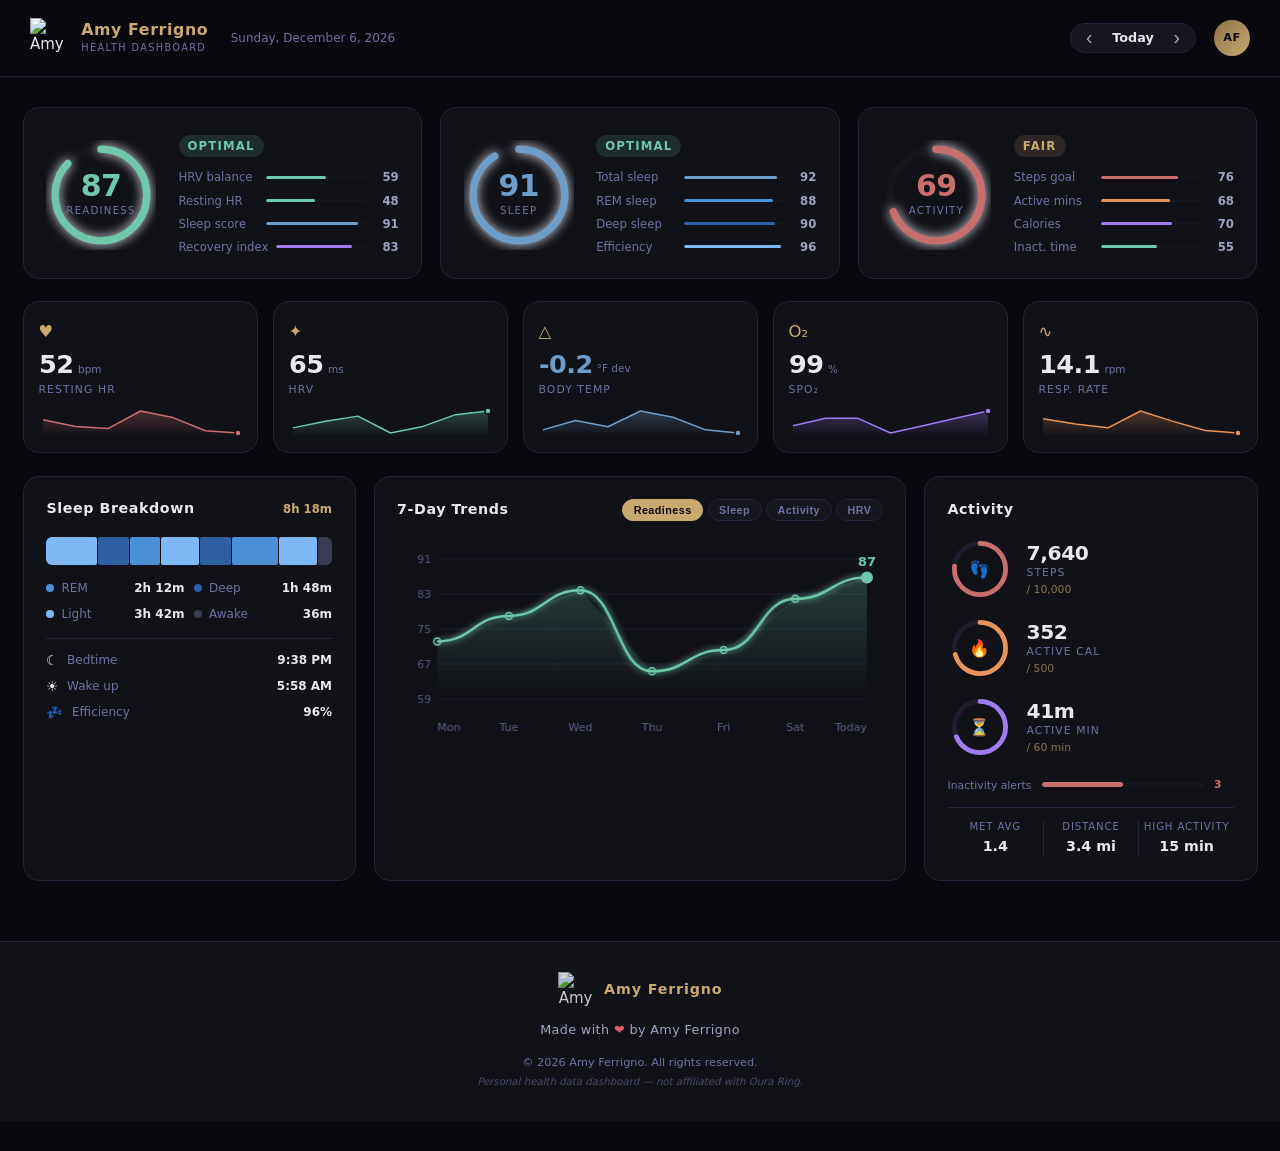
==== index.html @ ec543fae "Deploy from oura-ring-website" ====
<!DOCTYPE html>
<html lang="en">
<head>
  <meta charset="UTF-8" />
  <meta name="viewport" content="width=device-width, initial-scale=1.0" />
  <title>Amy Ferrigno · Health Dashboard</title>
  <link rel="stylesheet" href="styles.css" />
</head>
<body>
  <!-- HEADER -->
  <header class="header">
    <div class="header-left">
      <div class="logo">
        <img src="af-logo.svg" alt="Amy Ferrigno logo" class="logo-img" width="40" height="40" />
        <div class="logo-wordmark">
          <span class="logo-name">Amy Ferrigno</span>
          <span class="logo-sub">Health Dashboard</span>
        </div>
      </div>
      <div class="header-date">
        <span id="current-date" class="date-sub"></span>
      </div>
    </div>
    <div class="header-right">
      <div class="week-nav">
        <button class="nav-btn" id="prev-day" aria-label="Previous day">&#8249;</button>
        <span id="day-label" class="day-label">Today</span>
        <button class="nav-btn" id="next-day" aria-label="Next day">&#8250;</button>
      </div>
      <div class="avatar">AF</div>
    </div>
  </header>

  <main class="main">

    <!-- SCORE RINGS -->
    <section class="scores-section">
      <div class="score-card" id="card-readiness">
        <div class="ring-wrap">
          <svg class="ring-svg" viewBox="0 0 120 120">
            <circle class="ring-bg" cx="60" cy="60" r="50"/>
            <circle class="ring-progress" id="ring-readiness" cx="60" cy="60" r="50"
              stroke="#6ec8a9" stroke-dasharray="314" stroke-dashoffset="314"/>
          </svg>
          <div class="ring-inner">
            <span class="score-value" id="val-readiness">--</span>
            <span class="score-label">Readiness</span>
          </div>
        </div>
        <div class="score-meta">
          <span class="score-status" id="status-readiness"></span>
          <div class="score-contributors" id="contrib-readiness"></div>
        </div>
      </div>

      <div class="score-card" id="card-sleep">
        <div class="ring-wrap">
          <svg class="ring-svg" viewBox="0 0 120 120">
            <circle class="ring-bg" cx="60" cy="60" r="50"/>
            <circle class="ring-progress" id="ring-sleep" cx="60" cy="60" r="50"
              stroke="#6e9ec8" stroke-dasharray="314" stroke-dashoffset="314"/>
          </svg>
          <div class="ring-inner">
            <span class="score-value" id="val-sleep">--</span>
            <span class="score-label">Sleep</span>
          </div>
        </div>
        <div class="score-meta">
          <span class="score-status" id="status-sleep"></span>
          <div class="score-contributors" id="contrib-sleep"></div>
        </div>
      </div>

      <div class="score-card" id="card-activity">
        <div class="ring-wrap">
          <svg class="ring-svg" viewBox="0 0 120 120">
            <circle class="ring-bg" cx="60" cy="60" r="50"/>
            <circle class="ring-progress" id="ring-activity" cx="60" cy="60" r="50"
              stroke="#c86e6e" stroke-dasharray="314" stroke-dashoffset="314"/>
          </svg>
          <div class="ring-inner">
            <span class="score-value" id="val-activity">--</span>
            <span class="score-label">Activity</span>
          </div>
        </div>
        <div class="score-meta">
          <span class="score-status" id="status-activity"></span>
          <div class="score-contributors" id="contrib-activity"></div>
        </div>
      </div>
    </section>

    <!-- VITALS STRIP -->
    <section class="vitals-section">
      <div class="vital-card">
        <div class="vital-icon">&#9829;</div>
        <div class="vital-info">
          <span class="vital-value" id="vital-hr">--</span>
          <span class="vital-unit">bpm</span>
        </div>
        <span class="vital-label">Resting HR</span>
        <div class="vital-trend" id="trend-hr"></div>
      </div>
      <div class="vital-card">
        <div class="vital-icon hrv-icon">&#10022;</div>
        <div class="vital-info">
          <span class="vital-value" id="vital-hrv">--</span>
          <span class="vital-unit">ms</span>
        </div>
        <span class="vital-label">HRV</span>
        <div class="vital-trend" id="trend-hrv"></div>
      </div>
      <div class="vital-card">
        <div class="vital-icon">&#9651;</div>
        <div class="vital-info">
          <span class="vital-value" id="vital-temp">--</span>
          <span class="vital-unit">°F dev</span>
        </div>
        <span class="vital-label">Body Temp</span>
        <div class="vital-trend" id="trend-temp"></div>
      </div>
      <div class="vital-card">
        <div class="vital-icon spo2-icon">O&#8322;</div>
        <div class="vital-info">
          <span class="vital-value" id="vital-spo2">--</span>
          <span class="vital-unit">%</span>
        </div>
        <span class="vital-label">SpO₂</span>
        <div class="vital-trend" id="trend-spo2"></div>
      </div>
      <div class="vital-card">
        <div class="vital-icon">&#8767;</div>
        <div class="vital-info">
          <span class="vital-value" id="vital-resp">--</span>
          <span class="vital-unit">rpm</span>
        </div>
        <span class="vital-label">Resp. Rate</span>
        <div class="vital-trend" id="trend-resp"></div>
      </div>
    </section>

    <!-- BOTTOM GRID -->
    <section class="bottom-grid">

      <!-- SLEEP BREAKDOWN -->
      <div class="panel sleep-panel">
        <div class="panel-header">
          <h2 class="panel-title">Sleep Breakdown</h2>
          <span class="panel-sub" id="sleep-duration-label"></span>
        </div>
        <div class="sleep-timeline" id="sleep-timeline"></div>
        <div class="sleep-stages">
          <div class="stage-item">
            <span class="stage-dot" style="background:#4a90d9"></span>
            <span class="stage-name">REM</span>
            <span class="stage-val" id="stage-rem">--</span>
          </div>
          <div class="stage-item">
            <span class="stage-dot" style="background:#2e5fa3"></span>
            <span class="stage-name">Deep</span>
            <span class="stage-val" id="stage-deep">--</span>
          </div>
          <div class="stage-item">
            <span class="stage-dot" style="background:#7eb8f7"></span>
            <span class="stage-name">Light</span>
            <span class="stage-val" id="stage-light">--</span>
          </div>
          <div class="stage-item">
            <span class="stage-dot" style="background:#3a3a50"></span>
            <span class="stage-name">Awake</span>
            <span class="stage-val" id="stage-awake">--</span>
          </div>
        </div>
        <div class="sleep-times">
          <div class="sleep-time-item">
            <span class="sleep-time-icon">&#9790;</span>
            <span class="sleep-time-label">Bedtime</span>
            <span class="sleep-time-val" id="sleep-bedtime">--</span>
          </div>
          <div class="sleep-time-item">
            <span class="sleep-time-icon">&#9728;</span>
            <span class="sleep-time-label">Wake up</span>
            <span class="sleep-time-val" id="sleep-wakeup">--</span>
          </div>
          <div class="sleep-time-item">
            <span class="sleep-time-icon">&#128164;</span>
            <span class="sleep-time-label">Efficiency</span>
            <span class="sleep-time-val" id="sleep-efficiency">--</span>
          </div>
        </div>
      </div>

      <!-- WEEKLY TRENDS CHART -->
      <div class="panel trends-panel">
        <div class="panel-header">
          <h2 class="panel-title">7-Day Trends</h2>
          <div class="trend-tabs">
            <button class="trend-tab active" data-metric="readiness">Readiness</button>
            <button class="trend-tab" data-metric="sleep">Sleep</button>
            <button class="trend-tab" data-metric="activity">Activity</button>
            <button class="trend-tab" data-metric="hrv">HRV</button>
          </div>
        </div>
        <canvas id="trend-chart" class="trend-canvas"></canvas>
      </div>

      <!-- ACTIVITY METRICS -->
      <div class="panel activity-panel">
        <div class="panel-header">
          <h2 class="panel-title">Activity</h2>
          <span class="panel-sub" id="activity-goal-label"></span>
        </div>
        <div class="activity-metrics">
          <div class="activity-metric">
            <div class="activity-progress-ring">
              <svg viewBox="0 0 80 80">
                <circle cx="40" cy="40" r="32" fill="none" stroke="#1e1e2e" stroke-width="6"/>
                <circle cx="40" cy="40" r="32" fill="none" stroke="#c86e6e" stroke-width="6"
                  stroke-dasharray="201" id="steps-ring"
                  stroke-dashoffset="201" stroke-linecap="round"
                  transform="rotate(-90 40 40)"/>
              </svg>
              <div class="activity-ring-inner">
                <span class="activity-icon">&#128099;</span>
              </div>
            </div>
            <div class="activity-text">
              <span class="activity-value" id="val-steps">--</span>
              <span class="activity-label">Steps</span>
              <span class="activity-goal" id="goal-steps">/ 10,000</span>
            </div>
          </div>

          <div class="activity-metric">
            <div class="activity-progress-ring">
              <svg viewBox="0 0 80 80">
                <circle cx="40" cy="40" r="32" fill="none" stroke="#1e1e2e" stroke-width="6"/>
                <circle cx="40" cy="40" r="32" fill="none" stroke="#e8935a" stroke-width="6"
                  stroke-dasharray="201" id="cal-ring"
                  stroke-dashoffset="201" stroke-linecap="round"
                  transform="rotate(-90 40 40)"/>
              </svg>
              <div class="activity-ring-inner">
                <span class="activity-icon">&#128293;</span>
              </div>
            </div>
            <div class="activity-text">
              <span class="activity-value" id="val-calories">--</span>
              <span class="activity-label">Active Cal</span>
              <span class="activity-goal" id="goal-calories">/ 500</span>
            </div>
          </div>

          <div class="activity-metric">
            <div class="activity-progress-ring">
              <svg viewBox="0 0 80 80">
                <circle cx="40" cy="40" r="32" fill="none" stroke="#1e1e2e" stroke-width="6"/>
                <circle cx="40" cy="40" r="32" fill="none" stroke="#a07cf0" stroke-width="6"
                  stroke-dasharray="201" id="active-ring"
                  stroke-dashoffset="201" stroke-linecap="round"
                  transform="rotate(-90 40 40)"/>
              </svg>
              <div class="activity-ring-inner">
                <span class="activity-icon">&#9203;</span>
              </div>
            </div>
            <div class="activity-text">
              <span class="activity-value" id="val-active-min">--</span>
              <span class="activity-label">Active Min</span>
              <span class="activity-goal" id="goal-active-min">/ 60 min</span>
            </div>
          </div>
        </div>

        <div class="inactivity-bar-wrap">
          <span class="inactivity-label">Inactivity alerts</span>
          <div class="inactivity-bar">
            <div class="inactivity-fill" id="inactivity-fill"></div>
          </div>
          <span class="inactivity-val" id="inactivity-val">--</span>
        </div>

        <div class="met-row">
          <div class="met-item">
            <span class="met-label">MET avg</span>
            <span class="met-value" id="val-met">--</span>
          </div>
          <div class="met-item">
            <span class="met-label">Distance</span>
            <span class="met-value" id="val-distance">--</span>
          </div>
          <div class="met-item">
            <span class="met-label">High activity</span>
            <span class="met-value" id="val-high">--</span>
          </div>
        </div>
      </div>

    </section>
  </main>

  <footer class="footer">
    <div class="footer-inner">
      <div class="footer-brand">
        <img src="af-logo.svg" alt="Amy Ferrigno" class="footer-logo" width="36" height="36" />
        <span class="footer-name">Amy Ferrigno</span>
      </div>
      <p class="footer-love">
        Made with <span class="footer-heart" aria-label="love">&#10084;</span> by Amy Ferrigno
      </p>
      <p class="footer-copy">
        &copy; 2026 Amy Ferrigno. All rights reserved.<br/>
        <span class="footer-note">Personal health data dashboard &mdash; not affiliated with Oura Ring.</span>
      </p>
    </div>
  </footer>

  <script src="app.js"></script>
</body>
</html>
---- styles.css ----
/* ── Reset & base ───────────────────────────────────────── */
*, *::before, *::after { box-sizing: border-box; margin: 0; padding: 0; }

:root {
  --bg:        #09090f;
  --surface:   #111118;
  --surface2:  #16161f;
  --border:    #24243a;
  --gold:      #c8a96e;
  --gold-dim:  #8a7248;
  --teal:      #6ec8a9;
  --blue:      #6e9ec8;
  --coral:     #c86e6e;
  --purple:    #a07cf0;
  --orange:    #e8935a;
  --text:      #e8e8f0;
  --text-dim:  #7070a0;
  --text-mid:  #a0a0c0;
  --radius:    16px;
  --radius-sm: 10px;
}

html { font-size: 15px; }

body {
  font-family: -apple-system, BlinkMacSystemFont, 'Segoe UI', system-ui, sans-serif;
  background: var(--bg);
  color: var(--text);
  min-height: 100vh;
  line-height: 1.4;
  padding-bottom: 2rem;
}

/* ── Header ─────────────────────────────────────────────── */
.header {
  display: flex;
  align-items: center;
  justify-content: space-between;
  padding: 1.2rem 2rem;
  border-bottom: 1px solid var(--border);
  background: rgba(9,9,15,0.95);
  position: sticky;
  top: 0;
  z-index: 100;
  backdrop-filter: blur(12px);
}

.header-left { display: flex; align-items: center; gap: 1.5rem; }
.header-right { display: flex; align-items: center; gap: 1.2rem; }

.logo { display: flex; align-items: center; gap: 0.75rem; }
.logo-img { display: block; flex-shrink: 0; }
.logo-wordmark { display: flex; flex-direction: column; gap: 1px; }
.logo-name {
  font-size: 1.05rem;
  font-weight: 700;
  letter-spacing: 0.04em;
  color: var(--gold);
  line-height: 1.2;
}
.logo-sub {
  font-size: 0.65rem;
  text-transform: uppercase;
  letter-spacing: 0.14em;
  color: var(--text-dim);
}

.header-date { display: flex; flex-direction: column; }
#greeting { font-weight: 600; font-size: 1rem; color: var(--text); }
.date-sub { font-size: 0.8rem; color: var(--text-dim); margin-top: 1px; }

.week-nav {
  display: flex;
  align-items: center;
  gap: 0.5rem;
  background: var(--surface2);
  border: 1px solid var(--border);
  border-radius: 50px;
  padding: 0.3rem 0.8rem;
}

.nav-btn {
  background: none;
  border: none;
  color: var(--text-mid);
  font-size: 1.3rem;
  cursor: pointer;
  padding: 0 0.2rem;
  line-height: 1;
  transition: color 0.2s;
}
.nav-btn:hover { color: var(--gold); }

.day-label {
  font-size: 0.85rem;
  font-weight: 600;
  color: var(--text);
  min-width: 60px;
  text-align: center;
}

.avatar {
  width: 36px; height: 36px;
  background: linear-gradient(135deg, var(--gold-dim), var(--gold));
  border-radius: 50%;
  display: flex; align-items: center; justify-content: center;
  font-weight: 700;
  font-size: 0.75rem;
  color: var(--bg);
  letter-spacing: 0.04em;
}

/* ── Main layout ────────────────────────────────────────── */
.main {
  max-width: 1340px;
  margin: 0 auto;
  padding: 2rem 1.5rem 1rem;
  display: flex;
  flex-direction: column;
  gap: 1.5rem;
}

/* ── Score rings ─────────────────────────────────────────── */
.scores-section {
  display: grid;
  grid-template-columns: repeat(3, 1fr);
  gap: 1.2rem;
}

.score-card {
  background: var(--surface);
  border: 1px solid var(--border);
  border-radius: var(--radius);
  padding: 1.8rem 1.5rem 1.5rem;
  display: flex;
  align-items: center;
  gap: 1.5rem;
  transition: border-color 0.3s, box-shadow 0.3s;
  cursor: default;
}

.score-card:hover {
  border-color: var(--gold-dim);
  box-shadow: 0 0 30px rgba(200,169,110,0.06);
}

.ring-wrap {
  position: relative;
  flex-shrink: 0;
  width: 110px; height: 110px;
}

.ring-svg {
  width: 100%; height: 100%;
  transform: rotate(-90deg);
}

.ring-bg {
  fill: none;
  stroke: var(--surface2);
  stroke-width: 8;
}

.ring-progress {
  fill: none;
  stroke-width: 8;
  stroke-linecap: round;
  transition: stroke-dashoffset 1.2s cubic-bezier(0.4,0,0.2,1);
  filter: drop-shadow(0 0 6px currentColor);
}

.ring-inner {
  position: absolute;
  inset: 0;
  display: flex;
  flex-direction: column;
  align-items: center;
  justify-content: center;
}

.score-value {
  font-size: 2rem;
  font-weight: 800;
  line-height: 1;
  letter-spacing: -0.02em;
}

.score-label {
  font-size: 0.68rem;
  text-transform: uppercase;
  letter-spacing: 0.12em;
  color: var(--text-dim);
  margin-top: 3px;
}

.score-meta { flex: 1; min-width: 0; }

.score-status {
  display: inline-block;
  font-size: 0.78rem;
  font-weight: 700;
  text-transform: uppercase;
  letter-spacing: 0.1em;
  padding: 0.2rem 0.6rem;
  border-radius: 50px;
  margin-bottom: 0.8rem;
}

.score-contributors {
  display: flex;
  flex-direction: column;
  gap: 0.45rem;
}

.contrib-item {
  display: flex;
  align-items: center;
  gap: 0.5rem;
  font-size: 0.78rem;
  color: var(--text-dim);
}

.contrib-bar-wrap {
  flex: 1;
  height: 3px;
  background: var(--surface2);
  border-radius: 2px;
  overflow: hidden;
}

.contrib-bar {
  height: 100%;
  border-radius: 2px;
  transition: width 1s ease;
}

.contrib-name { min-width: 80px; }
.contrib-val { font-weight: 600; color: var(--text-mid); min-width: 24px; text-align: right; }

/* ── Vitals strip ───────────────────────────────────────── */
.vitals-section {
  display: grid;
  grid-template-columns: repeat(5, 1fr);
  gap: 1rem;
}

.vital-card {
  background: var(--surface);
  border: 1px solid var(--border);
  border-radius: var(--radius);
  padding: 1.2rem 1rem 1rem;
  display: flex;
  flex-direction: column;
  gap: 0.15rem;
  position: relative;
  overflow: hidden;
  transition: border-color 0.3s;
}

.vital-card:hover { border-color: var(--gold-dim); }

.vital-icon {
  font-size: 1.1rem;
  margin-bottom: 0.4rem;
  color: var(--gold);
}

.vital-info { display: flex; align-items: baseline; gap: 0.3rem; }

.vital-value {
  font-size: 1.7rem;
  font-weight: 800;
  letter-spacing: -0.02em;
  line-height: 1;
}

.vital-unit {
  font-size: 0.7rem;
  color: var(--text-dim);
  font-weight: 500;
}

.vital-label {
  font-size: 0.72rem;
  text-transform: uppercase;
  letter-spacing: 0.1em;
  color: var(--text-dim);
  margin-top: 0.2rem;
}

.vital-trend {
  height: 30px;
  margin-top: 0.5rem;
}

/* ── Bottom grid ────────────────────────────────────────── */
.bottom-grid {
  display: grid;
  grid-template-columns: 1fr 1.6fr 1fr;
  gap: 1.2rem;
}

.panel {
  background: var(--surface);
  border: 1px solid var(--border);
  border-radius: var(--radius);
  padding: 1.5rem;
}

.panel-header {
  display: flex;
  align-items: center;
  justify-content: space-between;
  margin-bottom: 1.2rem;
  flex-wrap: wrap;
  gap: 0.5rem;
}

.panel-title {
  font-size: 0.95rem;
  font-weight: 700;
  letter-spacing: 0.04em;
  color: var(--text);
}

.panel-sub {
  font-size: 0.78rem;
  color: var(--gold);
  font-weight: 600;
}

/* ── Sleep panel ─────────────────────────────────────────── */
.sleep-timeline {
  display: flex;
  height: 28px;
  border-radius: 6px;
  overflow: hidden;
  margin-bottom: 1rem;
  gap: 1px;
}

.sleep-seg {
  height: 100%;
  border-radius: 2px;
  transition: opacity 0.2s;
}
.sleep-seg:hover { opacity: 0.8; }

.sleep-stages {
  display: grid;
  grid-template-columns: repeat(2, 1fr);
  gap: 0.6rem;
  margin-bottom: 1rem;
}

.stage-item {
  display: flex;
  align-items: center;
  gap: 0.5rem;
  font-size: 0.8rem;
}

.stage-dot {
  width: 8px; height: 8px;
  border-radius: 50%;
  flex-shrink: 0;
}

.stage-name { color: var(--text-dim); flex: 1; }

.stage-val {
  font-weight: 700;
  color: var(--text);
}

.sleep-times {
  display: flex;
  flex-direction: column;
  gap: 0.5rem;
  padding-top: 0.8rem;
  border-top: 1px solid var(--border);
}

.sleep-time-item {
  display: flex;
  align-items: center;
  gap: 0.6rem;
  font-size: 0.8rem;
}

.sleep-time-icon { font-size: 0.9rem; }
.sleep-time-label { color: var(--text-dim); flex: 1; }
.sleep-time-val { font-weight: 700; }

/* ── Trends panel ────────────────────────────────────────── */
.trend-tabs {
  display: flex;
  gap: 0.3rem;
}

.trend-tab {
  background: var(--surface2);
  border: 1px solid var(--border);
  border-radius: 50px;
  padding: 0.25rem 0.7rem;
  font-size: 0.72rem;
  font-weight: 600;
  color: var(--text-dim);
  cursor: pointer;
  transition: all 0.2s;
  letter-spacing: 0.04em;
}

.trend-tab:hover { color: var(--text); border-color: var(--gold-dim); }

.trend-tab.active {
  background: var(--gold);
  color: var(--bg);
  border-color: var(--gold);
}

.trend-canvas {
  width: 100% !important;
  height: 200px !important;
  display: block;
}

/* ── Activity panel ──────────────────────────────────────── */
.activity-metrics {
  display: flex;
  flex-direction: column;
  gap: 1rem;
  margin-bottom: 1.2rem;
}

.activity-metric {
  display: flex;
  align-items: center;
  gap: 1rem;
}

.activity-progress-ring {
  position: relative;
  width: 64px; height: 64px;
  flex-shrink: 0;
}

.activity-progress-ring svg {
  width: 100%; height: 100%;
}

.activity-ring-inner {
  position: absolute;
  inset: 0;
  display: flex;
  align-items: center;
  justify-content: center;
  font-size: 1.1rem;
}

.activity-text {
  display: flex;
  flex-direction: column;
  gap: 0.1rem;
}

.activity-value {
  font-size: 1.35rem;
  font-weight: 800;
  letter-spacing: -0.02em;
  line-height: 1;
}

.activity-label {
  font-size: 0.72rem;
  text-transform: uppercase;
  letter-spacing: 0.1em;
  color: var(--text-dim);
}

.activity-goal {
  font-size: 0.72rem;
  color: var(--gold-dim);
}

.inactivity-bar-wrap {
  display: flex;
  align-items: center;
  gap: 0.7rem;
  margin-bottom: 1rem;
}

.inactivity-label {
  font-size: 0.72rem;
  color: var(--text-dim);
  white-space: nowrap;
}

.inactivity-bar {
  flex: 1;
  height: 5px;
  background: var(--surface2);
  border-radius: 3px;
  overflow: hidden;
}

.inactivity-fill {
  height: 100%;
  background: var(--coral);
  border-radius: 3px;
  transition: width 1s ease;
}

.inactivity-val {
  font-size: 0.72rem;
  font-weight: 600;
  color: var(--coral);
  min-width: 20px;
}

.met-row {
  display: flex;
  gap: 0;
  border-top: 1px solid var(--border);
  padding-top: 0.8rem;
}

.met-item {
  flex: 1;
  display: flex;
  flex-direction: column;
  gap: 0.2rem;
  text-align: center;
}

.met-item + .met-item {
  border-left: 1px solid var(--border);
}

.met-label {
  font-size: 0.68rem;
  text-transform: uppercase;
  letter-spacing: 0.08em;
  color: var(--text-dim);
}

.met-value {
  font-size: 0.95rem;
  font-weight: 700;
}

/* ── Score status badge colors ──────────────────────────── */
.status-optimal    { background: rgba(110,200,169,0.15); color: #6ec8a9; }
.status-good       { background: rgba(110,158,200,0.15); color: #6e9ec8; }
.status-fair       { background: rgba(200,169,110,0.15); color: var(--gold); }
.status-poor       { background: rgba(200,110,110,0.15); color: var(--coral); }

/* ── Sparkline mini canvas ──────────────────────────────── */
.sparkline { display: block; }

/* ── Animations ──────────────────────────────────────────── */
@keyframes fadeUp {
  from { opacity: 0; transform: translateY(12px); }
  to   { opacity: 1; transform: translateY(0); }
}

.score-card, .vital-card, .panel {
  animation: fadeUp 0.5s ease both;
}

.score-card:nth-child(1) { animation-delay: 0.05s; }
.score-card:nth-child(2) { animation-delay: 0.1s; }
.score-card:nth-child(3) { animation-delay: 0.15s; }
.vital-card:nth-child(1) { animation-delay: 0.18s; }
.vital-card:nth-child(2) { animation-delay: 0.21s; }
.vital-card:nth-child(3) { animation-delay: 0.24s; }
.vital-card:nth-child(4) { animation-delay: 0.27s; }
.vital-card:nth-child(5) { animation-delay: 0.30s; }

/* ── Responsive ──────────────────────────────────────────── */
@media (max-width: 1100px) {
  .bottom-grid {
    grid-template-columns: 1fr 1fr;
  }
  .activity-panel {
    grid-column: span 2;
  }
  .activity-metrics { flex-direction: row; justify-content: space-around; }
}

@media (max-width: 800px) {
  .scores-section { grid-template-columns: 1fr; }
  .score-card { flex-direction: column; text-align: center; }
  .score-contributors { align-items: center; }
  .vitals-section { grid-template-columns: repeat(3, 1fr); }
  .bottom-grid { grid-template-columns: 1fr; }
  .activity-panel { grid-column: span 1; }
  .activity-metrics { flex-direction: column; }
  .header { padding: 1rem; }
  .main { padding: 1rem; }
}

@media (max-width: 500px) {
  .vitals-section { grid-template-columns: repeat(2, 1fr); }
  .trend-tabs { flex-wrap: wrap; }
}

/* ── Footer ──────────────────────────────────────────────── */
.footer {
  margin-top: 3rem;
  border-top: 1px solid var(--border);
  background: var(--surface);
}

.footer-inner {
  max-width: 1340px;
  margin: 0 auto;
  padding: 2rem 1.5rem;
  display: flex;
  flex-direction: column;
  align-items: center;
  gap: 0.9rem;
  text-align: center;
}

.footer-brand {
  display: flex;
  align-items: center;
  gap: 0.7rem;
}

.footer-logo {
  display: block;
  opacity: 0.85;
  transition: opacity 0.2s;
}
.footer-logo:hover { opacity: 1; }

.footer-name {
  font-size: 0.95rem;
  font-weight: 700;
  letter-spacing: 0.06em;
  color: var(--gold);
}

.footer-love {
  font-size: 0.85rem;
  color: var(--text-mid);
  letter-spacing: 0.03em;
}

.footer-heart {
  color: #e05c6e;
  display: inline-block;
  animation: heartbeat 1.6s ease-in-out infinite;
}

@keyframes heartbeat {
  0%, 100% { transform: scale(1);   }
  14%       { transform: scale(1.25); }
  28%       { transform: scale(1);   }
  42%       { transform: scale(1.18); }
  56%       { transform: scale(1);   }
}

.footer-copy {
  font-size: 0.75rem;
  color: var(--text-dim);
  line-height: 1.7;
}

.footer-note {
  font-size: 0.68rem;
  opacity: 0.6;
  font-style: italic;
}
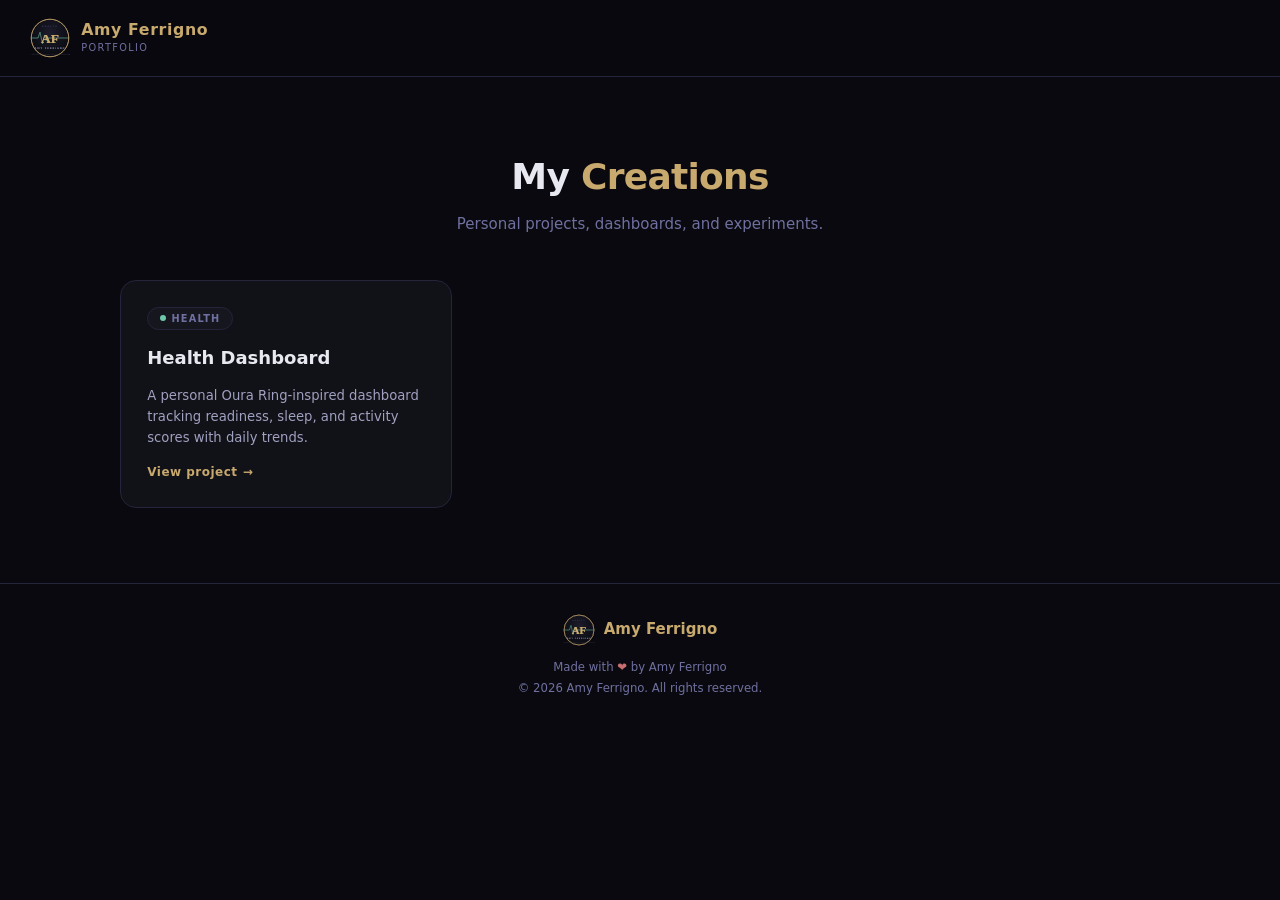
==== commit a82857fb: "Deploy portfolio + oura-ring from oura-ring-website" ====
--- a/index.html
+++ b/index.html
@@ -3,318 +3,243 @@
 <head>
   <meta charset="UTF-8" />
   <meta name="viewport" content="width=device-width, initial-scale=1.0" />
-  <title>Amy Ferrigno · Health Dashboard</title>
-  <link rel="stylesheet" href="styles.css" />
+  <title>Amy Ferrigno · Portfolio</title>
+  <style>
+    *, *::before, *::after { box-sizing: border-box; margin: 0; padding: 0; }
+
+    :root {
+      --bg:        #09090f;
+      --surface:   #111118;
+      --surface2:  #16161f;
+      --border:    #24243a;
+      --gold:      #c8a96e;
+      --gold-dim:  #8a7248;
+      --teal:      #6ec8a9;
+      --blue:      #6e9ec8;
+      --coral:     #c86e6e;
+      --purple:    #a07cf0;
+      --orange:    #e8935a;
+      --text:      #e8e8f0;
+      --text-dim:  #7070a0;
+      --text-mid:  #a0a0c0;
+      --radius:    16px;
+      --radius-sm: 10px;
+    }
+
+    html { font-size: 15px; }
+
+    body {
+      font-family: -apple-system, BlinkMacSystemFont, 'Segoe UI', system-ui, sans-serif;
+      background: var(--bg);
+      color: var(--text);
+      min-height: 100vh;
+      line-height: 1.4;
+      padding-bottom: 4rem;
+    }
+
+    /* Header */
+    .header {
+      display: flex;
+      align-items: center;
+      justify-content: space-between;
+      padding: 1.2rem 2rem;
+      border-bottom: 1px solid var(--border);
+      background: rgba(9,9,15,0.95);
+      position: sticky;
+      top: 0;
+      z-index: 100;
+      backdrop-filter: blur(12px);
+    }
+
+    .logo { display: flex; align-items: center; gap: 0.75rem; }
+    .logo-img { display: block; flex-shrink: 0; }
+    .logo-wordmark { display: flex; flex-direction: column; gap: 1px; }
+    .logo-name {
+      font-size: 1.05rem;
+      font-weight: 700;
+      letter-spacing: 0.04em;
+      color: var(--gold);
+      line-height: 1.2;
+    }
+    .logo-sub {
+      font-size: 0.65rem;
+      text-transform: uppercase;
+      letter-spacing: 0.14em;
+      color: var(--text-dim);
+    }
+
+    /* Hero */
+    .hero {
+      text-align: center;
+      padding: 5rem 2rem 3rem;
+    }
+    .hero-title {
+      font-size: 2.4rem;
+      font-weight: 800;
+      letter-spacing: -0.02em;
+      color: var(--text);
+      margin-bottom: 0.75rem;
+    }
+    .hero-title span { color: var(--gold); }
+    .hero-sub {
+      font-size: 1rem;
+      color: var(--text-dim);
+      max-width: 420px;
+      margin: 0 auto;
+    }
+
+    /* Grid */
+    .grid {
+      display: grid;
+      grid-template-columns: repeat(auto-fill, minmax(300px, 1fr));
+      gap: 1.5rem;
+      max-width: 1100px;
+      margin: 0 auto;
+      padding: 0 2rem;
+    }
+
+    /* Project card */
+    .card {
+      background: var(--surface);
+      border: 1px solid var(--border);
+      border-radius: var(--radius);
+      padding: 1.75rem;
+      text-decoration: none;
+      color: inherit;
+      display: flex;
+      flex-direction: column;
+      gap: 1rem;
+      transition: border-color 0.2s, transform 0.2s, box-shadow 0.2s;
+    }
+    .card:hover {
+      border-color: var(--gold-dim);
+      transform: translateY(-3px);
+      box-shadow: 0 8px 32px rgba(0,0,0,0.4);
+    }
+
+    .card-badge {
+      display: inline-flex;
+      align-items: center;
+      gap: 0.4rem;
+      font-size: 0.65rem;
+      font-weight: 700;
+      letter-spacing: 0.12em;
+      text-transform: uppercase;
+      color: var(--text-dim);
+      background: var(--surface2);
+      border: 1px solid var(--border);
+      border-radius: 50px;
+      padding: 0.25rem 0.75rem;
+      width: fit-content;
+    }
+    .badge-dot {
+      width: 6px;
+      height: 6px;
+      border-radius: 50%;
+      flex-shrink: 0;
+    }
+
+    .card-title {
+      font-size: 1.2rem;
+      font-weight: 700;
+      color: var(--text);
+    }
+    .card-desc {
+      font-size: 0.88rem;
+      color: var(--text-mid);
+      line-height: 1.6;
+      flex: 1;
+    }
+    .card-link {
+      font-size: 0.8rem;
+      font-weight: 600;
+      color: var(--gold);
+      letter-spacing: 0.04em;
+      display: flex;
+      align-items: center;
+      gap: 0.35rem;
+    }
+    .card-link::after { content: '→'; }
+
+    /* Footer */
+    .footer {
+      margin-top: 5rem;
+      border-top: 1px solid var(--border);
+      padding: 2rem;
+      text-align: center;
+    }
+    .footer-brand {
+      display: inline-flex;
+      align-items: center;
+      gap: 0.6rem;
+      margin-bottom: 0.75rem;
+    }
+    .footer-name {
+      font-size: 1rem;
+      font-weight: 700;
+      color: var(--gold);
+    }
+    .footer-copy {
+      font-size: 0.78rem;
+      color: var(--text-dim);
+      line-height: 1.8;
+    }
+    .footer-heart { color: var(--coral); }
+
+    @media (max-width: 600px) {
+      .hero-title { font-size: 1.7rem; }
+      .header { padding: 1rem; }
+      .grid { padding: 0 1rem; }
+    }
+  </style>
 </head>
 <body>
-  <!-- HEADER -->
+
   <header class="header">
-    <div class="header-left">
-      <div class="logo">
-        <img src="af-logo.svg" alt="Amy Ferrigno logo" class="logo-img" width="40" height="40" />
-        <div class="logo-wordmark">
-          <span class="logo-name">Amy Ferrigno</span>
-          <span class="logo-sub">Health Dashboard</span>
-        </div>
-      </div>
-      <div class="header-date">
-        <span id="current-date" class="date-sub"></span>
+    <div class="logo">
+      <img src="af-logo.svg" alt="Amy Ferrigno logo" class="logo-img" width="40" height="40" />
+      <div class="logo-wordmark">
+        <span class="logo-name">Amy Ferrigno</span>
+        <span class="logo-sub">Portfolio</span>
       </div>
     </div>
-    <div class="header-right">
-      <div class="week-nav">
-        <button class="nav-btn" id="prev-day" aria-label="Previous day">&#8249;</button>
-        <span id="day-label" class="day-label">Today</span>
-        <button class="nav-btn" id="next-day" aria-label="Next day">&#8250;</button>
-      </div>
-      <div class="avatar">AF</div>
+  </header>
+
+  <main>
+    <section class="hero">
+      <h1 class="hero-title">My <span>Creations</span></h1>
+      <p class="hero-sub">Personal projects, dashboards, and experiments.</p>
+    </section>
+
+    <div class="grid">
+
+      <a class="card" href="/oura-ring/">
+        <span class="card-badge">
+          <span class="badge-dot" style="background: var(--teal);"></span>
+          Health
+        </span>
+        <div class="card-title">Health Dashboard</div>
+        <p class="card-desc">
+          A personal Oura Ring-inspired dashboard tracking readiness, sleep, and activity scores with daily trends.
+        </p>
+        <span class="card-link">View project</span>
+      </a>
+
+      <!-- Add future projects here -->
+
     </div>
-  </header>
-
-  <main class="main">
-
-    <!-- SCORE RINGS -->
-    <section class="scores-section">
-      <div class="score-card" id="card-readiness">
-        <div class="ring-wrap">
-          <svg class="ring-svg" viewBox="0 0 120 120">
-            <circle class="ring-bg" cx="60" cy="60" r="50"/>
-            <circle class="ring-progress" id="ring-readiness" cx="60" cy="60" r="50"
-              stroke="#6ec8a9" stroke-dasharray="314" stroke-dashoffset="314"/>
-          </svg>
-          <div class="ring-inner">
-            <span class="score-value" id="val-readiness">--</span>
-            <span class="score-label">Readiness</span>
-          </div>
-        </div>
-        <div class="score-meta">
-          <span class="score-status" id="status-readiness"></span>
-          <div class="score-contributors" id="contrib-readiness"></div>
-        </div>
-      </div>
-
-      <div class="score-card" id="card-sleep">
-        <div class="ring-wrap">
-          <svg class="ring-svg" viewBox="0 0 120 120">
-            <circle class="ring-bg" cx="60" cy="60" r="50"/>
-            <circle class="ring-progress" id="ring-sleep" cx="60" cy="60" r="50"
-              stroke="#6e9ec8" stroke-dasharray="314" stroke-dashoffset="314"/>
-          </svg>
-          <div class="ring-inner">
-            <span class="score-value" id="val-sleep">--</span>
-            <span class="score-label">Sleep</span>
-          </div>
-        </div>
-        <div class="score-meta">
-          <span class="score-status" id="status-sleep"></span>
-          <div class="score-contributors" id="contrib-sleep"></div>
-        </div>
-      </div>
-
-      <div class="score-card" id="card-activity">
-        <div class="ring-wrap">
-          <svg class="ring-svg" viewBox="0 0 120 120">
-            <circle class="ring-bg" cx="60" cy="60" r="50"/>
-            <circle class="ring-progress" id="ring-activity" cx="60" cy="60" r="50"
-              stroke="#c86e6e" stroke-dasharray="314" stroke-dashoffset="314"/>
-          </svg>
-          <div class="ring-inner">
-            <span class="score-value" id="val-activity">--</span>
-            <span class="score-label">Activity</span>
-          </div>
-        </div>
-        <div class="score-meta">
-          <span class="score-status" id="status-activity"></span>
-          <div class="score-contributors" id="contrib-activity"></div>
-        </div>
-      </div>
-    </section>
-
-    <!-- VITALS STRIP -->
-    <section class="vitals-section">
-      <div class="vital-card">
-        <div class="vital-icon">&#9829;</div>
-        <div class="vital-info">
-          <span class="vital-value" id="vital-hr">--</span>
-          <span class="vital-unit">bpm</span>
-        </div>
-        <span class="vital-label">Resting HR</span>
-        <div class="vital-trend" id="trend-hr"></div>
-      </div>
-      <div class="vital-card">
-        <div class="vital-icon hrv-icon">&#10022;</div>
-        <div class="vital-info">
-          <span class="vital-value" id="vital-hrv">--</span>
-          <span class="vital-unit">ms</span>
-        </div>
-        <span class="vital-label">HRV</span>
-        <div class="vital-trend" id="trend-hrv"></div>
-      </div>
-      <div class="vital-card">
-        <div class="vital-icon">&#9651;</div>
-        <div class="vital-info">
-          <span class="vital-value" id="vital-temp">--</span>
-          <span class="vital-unit">°F dev</span>
-        </div>
-        <span class="vital-label">Body Temp</span>
-        <div class="vital-trend" id="trend-temp"></div>
-      </div>
-      <div class="vital-card">
-        <div class="vital-icon spo2-icon">O&#8322;</div>
-        <div class="vital-info">
-          <span class="vital-value" id="vital-spo2">--</span>
-          <span class="vital-unit">%</span>
-        </div>
-        <span class="vital-label">SpO₂</span>
-        <div class="vital-trend" id="trend-spo2"></div>
-      </div>
-      <div class="vital-card">
-        <div class="vital-icon">&#8767;</div>
-        <div class="vital-info">
-          <span class="vital-value" id="vital-resp">--</span>
-          <span class="vital-unit">rpm</span>
-        </div>
-        <span class="vital-label">Resp. Rate</span>
-        <div class="vital-trend" id="trend-resp"></div>
-      </div>
-    </section>
-
-    <!-- BOTTOM GRID -->
-    <section class="bottom-grid">
-
-      <!-- SLEEP BREAKDOWN -->
-      <div class="panel sleep-panel">
-        <div class="panel-header">
-          <h2 class="panel-title">Sleep Breakdown</h2>
-          <span class="panel-sub" id="sleep-duration-label"></span>
-        </div>
-        <div class="sleep-timeline" id="sleep-timeline"></div>
-        <div class="sleep-stages">
-          <div class="stage-item">
-            <span class="stage-dot" style="background:#4a90d9"></span>
-            <span class="stage-name">REM</span>
-            <span class="stage-val" id="stage-rem">--</span>
-          </div>
-          <div class="stage-item">
-            <span class="stage-dot" style="background:#2e5fa3"></span>
-            <span class="stage-name">Deep</span>
-            <span class="stage-val" id="stage-deep">--</span>
-          </div>
-          <div class="stage-item">
-            <span class="stage-dot" style="background:#7eb8f7"></span>
-            <span class="stage-name">Light</span>
-            <span class="stage-val" id="stage-light">--</span>
-          </div>
-          <div class="stage-item">
-            <span class="stage-dot" style="background:#3a3a50"></span>
-            <span class="stage-name">Awake</span>
-            <span class="stage-val" id="stage-awake">--</span>
-          </div>
-        </div>
-        <div class="sleep-times">
-          <div class="sleep-time-item">
-            <span class="sleep-time-icon">&#9790;</span>
-            <span class="sleep-time-label">Bedtime</span>
-            <span class="sleep-time-val" id="sleep-bedtime">--</span>
-          </div>
-          <div class="sleep-time-item">
-            <span class="sleep-time-icon">&#9728;</span>
-            <span class="sleep-time-label">Wake up</span>
-            <span class="sleep-time-val" id="sleep-wakeup">--</span>
-          </div>
-          <div class="sleep-time-item">
-            <span class="sleep-time-icon">&#128164;</span>
-            <span class="sleep-time-label">Efficiency</span>
-            <span class="sleep-time-val" id="sleep-efficiency">--</span>
-          </div>
-        </div>
-      </div>
-
-      <!-- WEEKLY TRENDS CHART -->
-      <div class="panel trends-panel">
-        <div class="panel-header">
-          <h2 class="panel-title">7-Day Trends</h2>
-          <div class="trend-tabs">
-            <button class="trend-tab active" data-metric="readiness">Readiness</button>
-            <button class="trend-tab" data-metric="sleep">Sleep</button>
-            <button class="trend-tab" data-metric="activity">Activity</button>
-            <button class="trend-tab" data-metric="hrv">HRV</button>
-          </div>
-        </div>
-        <canvas id="trend-chart" class="trend-canvas"></canvas>
-      </div>
-
-      <!-- ACTIVITY METRICS -->
-      <div class="panel activity-panel">
-        <div class="panel-header">
-          <h2 class="panel-title">Activity</h2>
-          <span class="panel-sub" id="activity-goal-label"></span>
-        </div>
-        <div class="activity-metrics">
-          <div class="activity-metric">
-            <div class="activity-progress-ring">
-              <svg viewBox="0 0 80 80">
-                <circle cx="40" cy="40" r="32" fill="none" stroke="#1e1e2e" stroke-width="6"/>
-                <circle cx="40" cy="40" r="32" fill="none" stroke="#c86e6e" stroke-width="6"
-                  stroke-dasharray="201" id="steps-ring"
-                  stroke-dashoffset="201" stroke-linecap="round"
-                  transform="rotate(-90 40 40)"/>
-              </svg>
-              <div class="activity-ring-inner">
-                <span class="activity-icon">&#128099;</span>
-              </div>
-            </div>
-            <div class="activity-text">
-              <span class="activity-value" id="val-steps">--</span>
-              <span class="activity-label">Steps</span>
-              <span class="activity-goal" id="goal-steps">/ 10,000</span>
-            </div>
-          </div>
-
-          <div class="activity-metric">
-            <div class="activity-progress-ring">
-              <svg viewBox="0 0 80 80">
-                <circle cx="40" cy="40" r="32" fill="none" stroke="#1e1e2e" stroke-width="6"/>
-                <circle cx="40" cy="40" r="32" fill="none" stroke="#e8935a" stroke-width="6"
-                  stroke-dasharray="201" id="cal-ring"
-                  stroke-dashoffset="201" stroke-linecap="round"
-                  transform="rotate(-90 40 40)"/>
-              </svg>
-              <div class="activity-ring-inner">
-                <span class="activity-icon">&#128293;</span>
-              </div>
-            </div>
-            <div class="activity-text">
-              <span class="activity-value" id="val-calories">--</span>
-              <span class="activity-label">Active Cal</span>
-              <span class="activity-goal" id="goal-calories">/ 500</span>
-            </div>
-          </div>
-
-          <div class="activity-metric">
-            <div class="activity-progress-ring">
-              <svg viewBox="0 0 80 80">
-                <circle cx="40" cy="40" r="32" fill="none" stroke="#1e1e2e" stroke-width="6"/>
-                <circle cx="40" cy="40" r="32" fill="none" stroke="#a07cf0" stroke-width="6"
-                  stroke-dasharray="201" id="active-ring"
-                  stroke-dashoffset="201" stroke-linecap="round"
-                  transform="rotate(-90 40 40)"/>
-              </svg>
-              <div class="activity-ring-inner">
-                <span class="activity-icon">&#9203;</span>
-              </div>
-            </div>
-            <div class="activity-text">
-              <span class="activity-value" id="val-active-min">--</span>
-              <span class="activity-label">Active Min</span>
-              <span class="activity-goal" id="goal-active-min">/ 60 min</span>
-            </div>
-          </div>
-        </div>
-
-        <div class="inactivity-bar-wrap">
-          <span class="inactivity-label">Inactivity alerts</span>
-          <div class="inactivity-bar">
-            <div class="inactivity-fill" id="inactivity-fill"></div>
-          </div>
-          <span class="inactivity-val" id="inactivity-val">--</span>
-        </div>
-
-        <div class="met-row">
-          <div class="met-item">
-            <span class="met-label">MET avg</span>
-            <span class="met-value" id="val-met">--</span>
-          </div>
-          <div class="met-item">
-            <span class="met-label">Distance</span>
-            <span class="met-value" id="val-distance">--</span>
-          </div>
-          <div class="met-item">
-            <span class="met-label">High activity</span>
-            <span class="met-value" id="val-high">--</span>
-          </div>
-        </div>
-      </div>
-
-    </section>
   </main>
 
   <footer class="footer">
-    <div class="footer-inner">
-      <div class="footer-brand">
-        <img src="af-logo.svg" alt="Amy Ferrigno" class="footer-logo" width="36" height="36" />
-        <span class="footer-name">Amy Ferrigno</span>
-      </div>
-      <p class="footer-love">
-        Made with <span class="footer-heart" aria-label="love">&#10084;</span> by Amy Ferrigno
-      </p>
-      <p class="footer-copy">
-        &copy; 2026 Amy Ferrigno. All rights reserved.<br/>
-        <span class="footer-note">Personal health data dashboard &mdash; not affiliated with Oura Ring.</span>
-      </p>
+    <div class="footer-brand">
+      <img src="af-logo.svg" alt="Amy Ferrigno" width="32" height="32" />
+      <span class="footer-name">Amy Ferrigno</span>
     </div>
+    <p class="footer-copy">
+      Made with <span class="footer-heart">&#10084;</span> by Amy Ferrigno<br/>
+      &copy; 2026 Amy Ferrigno. All rights reserved.
+    </p>
   </footer>
 
-  <script src="app.js"></script>
 </body>
 </html>
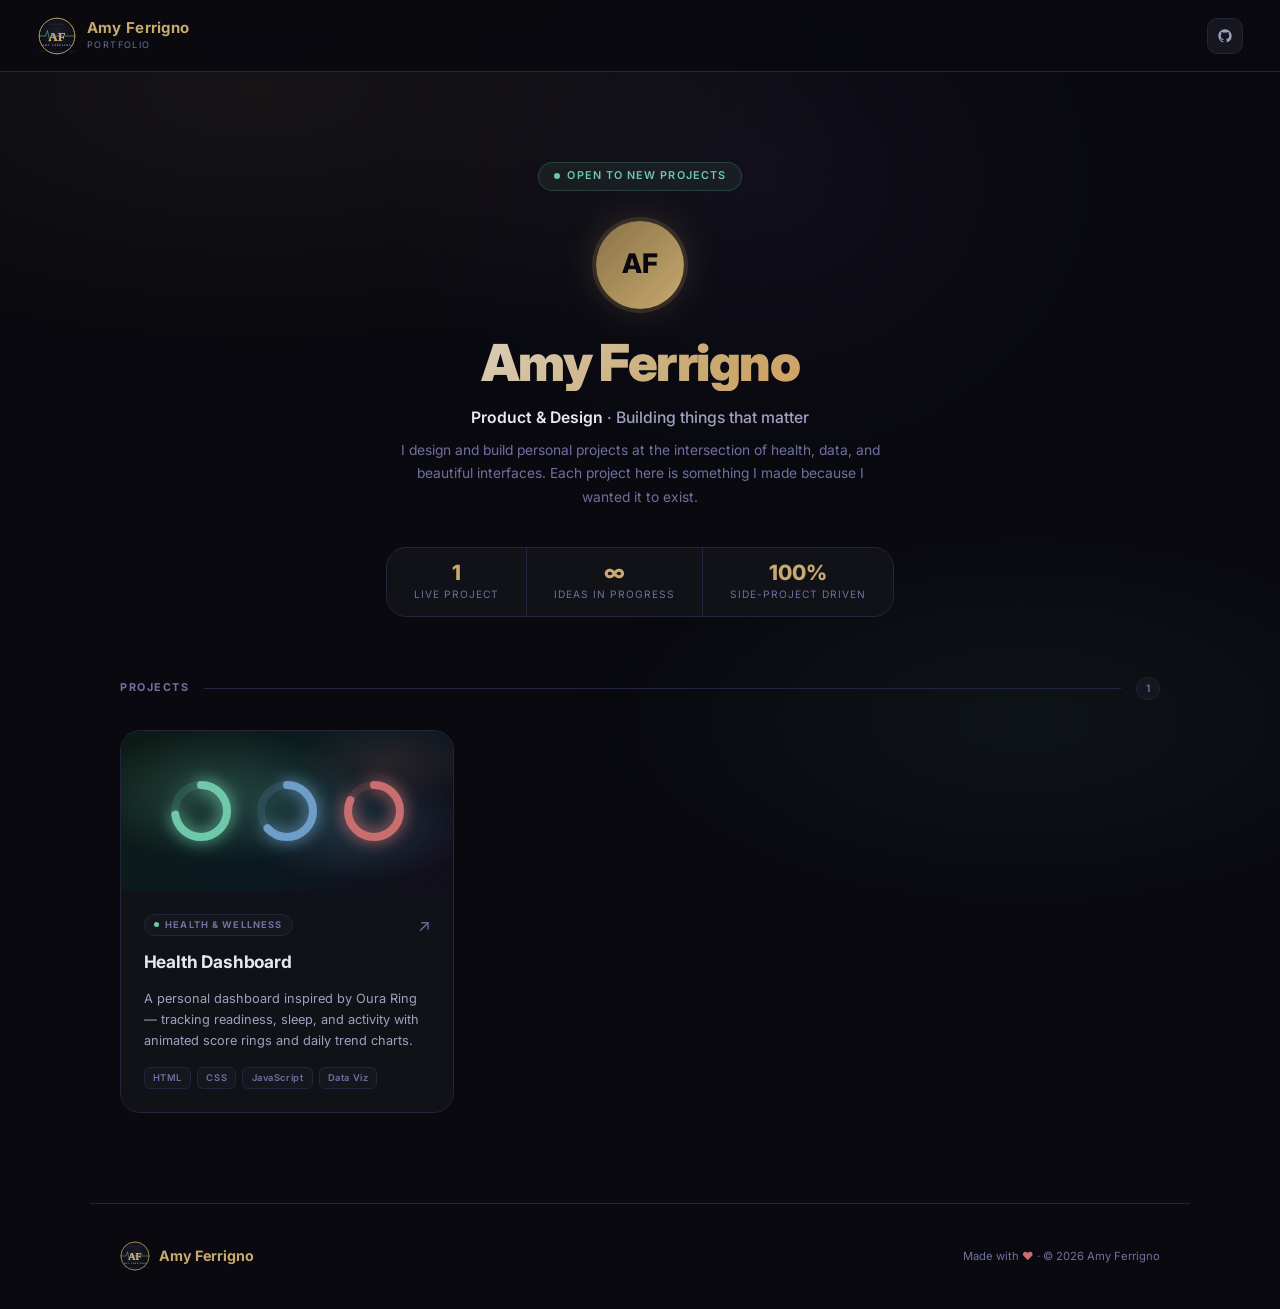
==== commit 77ab6cf8: "Deploy portfolio + oura-ring from oura-ring-website" ====
--- a/index.html
+++ b/index.html
@@ -4,6 +4,9 @@
   <meta charset="UTF-8" />
   <meta name="viewport" content="width=device-width, initial-scale=1.0" />
   <title>Amy Ferrigno · Portfolio</title>
+  <link rel="preconnect" href="https://fonts.googleapis.com" />
+  <link rel="preconnect" href="https://fonts.gstatic.com" crossorigin />
+  <link href="https://fonts.googleapis.com/css2?family=Inter:wght@400;500;600;700;800;900&display=swap" rel="stylesheet" />
   <style>
     *, *::before, *::after { box-sizing: border-box; margin: 0; padding: 0; }
 
@@ -14,7 +17,9 @@
       --border:    #24243a;
       --gold:      #c8a96e;
       --gold-dim:  #8a7248;
+      --gold-glow: rgba(200,169,110,0.15);
       --teal:      #6ec8a9;
+      --teal-glow: rgba(110,200,169,0.12);
       --blue:      #6e9ec8;
       --coral:     #c86e6e;
       --purple:    #a07cf0;
@@ -22,106 +27,318 @@
       --text:      #e8e8f0;
       --text-dim:  #7070a0;
       --text-mid:  #a0a0c0;
-      --radius:    16px;
+      --radius:    20px;
       --radius-sm: 10px;
     }
 
-    html { font-size: 15px; }
+    html { font-size: 15px; scroll-behavior: smooth; }
 
     body {
-      font-family: -apple-system, BlinkMacSystemFont, 'Segoe UI', system-ui, sans-serif;
+      font-family: 'Inter', -apple-system, BlinkMacSystemFont, system-ui, sans-serif;
       background: var(--bg);
       color: var(--text);
       min-height: 100vh;
-      line-height: 1.4;
-      padding-bottom: 4rem;
-    }
-
-    /* Header */
+      line-height: 1.5;
+      overflow-x: hidden;
+    }
+
+    /* ── Mesh background ── */
+    body::before {
+      content: '';
+      position: fixed;
+      inset: 0;
+      background:
+        radial-gradient(ellipse 80% 50% at 20% 10%, rgba(200,169,110,0.07) 0%, transparent 60%),
+        radial-gradient(ellipse 60% 40% at 80% 80%, rgba(110,200,169,0.06) 0%, transparent 60%),
+        radial-gradient(ellipse 50% 60% at 60% 20%, rgba(160,124,240,0.05) 0%, transparent 60%);
+      pointer-events: none;
+      z-index: 0;
+    }
+
+    /* ── Header ── */
     .header {
       display: flex;
       align-items: center;
       justify-content: space-between;
-      padding: 1.2rem 2rem;
+      padding: 1.1rem 2.5rem;
       border-bottom: 1px solid var(--border);
-      background: rgba(9,9,15,0.95);
+      background: rgba(9,9,15,0.85);
       position: sticky;
       top: 0;
       z-index: 100;
-      backdrop-filter: blur(12px);
-    }
-
-    .logo { display: flex; align-items: center; gap: 0.75rem; }
+      backdrop-filter: blur(20px);
+      -webkit-backdrop-filter: blur(20px);
+    }
+
+    .logo { display: flex; align-items: center; gap: 0.75rem; text-decoration: none; }
     .logo-img { display: block; flex-shrink: 0; }
     .logo-wordmark { display: flex; flex-direction: column; gap: 1px; }
     .logo-name {
-      font-size: 1.05rem;
+      font-size: 1rem;
       font-weight: 700;
-      letter-spacing: 0.04em;
+      letter-spacing: 0.02em;
       color: var(--gold);
       line-height: 1.2;
     }
     .logo-sub {
-      font-size: 0.65rem;
+      font-size: 0.6rem;
+      text-transform: uppercase;
+      letter-spacing: 0.16em;
+      color: var(--text-dim);
+    }
+
+    .nav-links {
+      display: flex;
+      align-items: center;
+      gap: 0.5rem;
+    }
+    .nav-icon {
+      display: flex;
+      align-items: center;
+      justify-content: center;
+      width: 36px;
+      height: 36px;
+      border-radius: 10px;
+      border: 1px solid var(--border);
+      background: var(--surface2);
+      color: var(--text-mid);
+      text-decoration: none;
+      font-size: 0.85rem;
+      transition: color 0.2s, border-color 0.2s, background 0.2s;
+    }
+    .nav-icon:hover { color: var(--gold); border-color: var(--gold-dim); background: var(--gold-glow); }
+
+    /* ── Hero ── */
+    .hero {
+      position: relative;
+      z-index: 1;
+      max-width: 780px;
+      margin: 0 auto;
+      padding: 6rem 2rem 4rem;
+      text-align: center;
+    }
+
+    .availability {
+      display: inline-flex;
+      align-items: center;
+      gap: 0.5rem;
+      font-size: 0.72rem;
+      font-weight: 600;
+      letter-spacing: 0.1em;
+      text-transform: uppercase;
+      color: var(--teal);
+      background: rgba(110,200,169,0.08);
+      border: 1px solid rgba(110,200,169,0.2);
+      border-radius: 50px;
+      padding: 0.35rem 1rem;
+      margin-bottom: 2rem;
+    }
+    .avail-dot {
+      width: 6px;
+      height: 6px;
+      background: var(--teal);
+      border-radius: 50%;
+      animation: pulse 2s ease-in-out infinite;
+    }
+    @keyframes pulse {
+      0%, 100% { opacity: 1; transform: scale(1); }
+      50% { opacity: 0.5; transform: scale(0.8); }
+    }
+
+    .hero-avatar {
+      width: 88px;
+      height: 88px;
+      border-radius: 50%;
+      background: linear-gradient(135deg, var(--gold-dim), var(--gold));
+      display: flex;
+      align-items: center;
+      justify-content: center;
+      font-size: 1.8rem;
+      font-weight: 800;
+      color: var(--bg);
+      margin: 0 auto 1.75rem;
+      box-shadow: 0 0 0 4px rgba(200,169,110,0.15), 0 0 40px rgba(200,169,110,0.2);
+    }
+
+    .hero-name {
+      font-size: clamp(2.2rem, 5vw, 3.4rem);
+      font-weight: 900;
+      letter-spacing: -0.03em;
+      line-height: 1.1;
+      background: linear-gradient(135deg, #e8e8f0 0%, var(--gold) 60%, #e8935a 100%);
+      -webkit-background-clip: text;
+      -webkit-text-fill-color: transparent;
+      background-clip: text;
+      margin-bottom: 1rem;
+    }
+
+    .hero-role {
+      font-size: 1.05rem;
+      font-weight: 500;
+      color: var(--text-mid);
+      margin-bottom: 0.6rem;
+    }
+    .hero-role strong { color: var(--text); font-weight: 600; }
+
+    .hero-bio {
+      font-size: 0.92rem;
+      color: var(--text-dim);
+      max-width: 480px;
+      margin: 0 auto 2.5rem;
+      line-height: 1.7;
+    }
+
+    .hero-stats {
+      display: inline-flex;
+      gap: 0;
+      border: 1px solid var(--border);
+      border-radius: var(--radius);
+      overflow: hidden;
+      background: var(--surface);
+    }
+    .stat {
+      padding: 0.9rem 1.8rem;
+      border-right: 1px solid var(--border);
+      text-align: center;
+    }
+    .stat:last-child { border-right: none; }
+    .stat-value {
+      display: block;
+      font-size: 1.4rem;
+      font-weight: 800;
+      color: var(--gold);
+      line-height: 1.1;
+    }
+    .stat-label {
+      display: block;
+      font-size: 0.68rem;
+      text-transform: uppercase;
+      letter-spacing: 0.1em;
+      color: var(--text-dim);
+      margin-top: 0.2rem;
+    }
+
+    /* ── Section ── */
+    .section {
+      position: relative;
+      z-index: 1;
+      max-width: 1100px;
+      margin: 0 auto;
+      padding: 0 2rem 6rem;
+    }
+
+    .section-header {
+      display: flex;
+      align-items: center;
+      gap: 1rem;
+      margin-bottom: 2rem;
+    }
+    .section-title {
+      font-size: 0.72rem;
+      font-weight: 700;
       text-transform: uppercase;
       letter-spacing: 0.14em;
       color: var(--text-dim);
     }
-
-    /* Hero */
-    .hero {
-      text-align: center;
-      padding: 5rem 2rem 3rem;
-    }
-    .hero-title {
-      font-size: 2.4rem;
-      font-weight: 800;
-      letter-spacing: -0.02em;
-      color: var(--text);
-      margin-bottom: 0.75rem;
-    }
-    .hero-title span { color: var(--gold); }
-    .hero-sub {
-      font-size: 1rem;
-      color: var(--text-dim);
-      max-width: 420px;
-      margin: 0 auto;
-    }
-
-    /* Grid */
+    .section-line {
+      flex: 1;
+      height: 1px;
+      background: var(--border);
+    }
+    .section-count {
+      font-size: 0.68rem;
+      font-weight: 600;
+      color: var(--text-dim);
+      background: var(--surface2);
+      border: 1px solid var(--border);
+      border-radius: 50px;
+      padding: 0.2rem 0.6rem;
+    }
+
+    /* ── Cards grid ── */
     .grid {
       display: grid;
-      grid-template-columns: repeat(auto-fill, minmax(300px, 1fr));
-      gap: 1.5rem;
-      max-width: 1100px;
-      margin: 0 auto;
-      padding: 0 2rem;
-    }
-
-    /* Project card */
+      grid-template-columns: repeat(auto-fill, minmax(320px, 1fr));
+      gap: 1.25rem;
+    }
+
     .card {
+      position: relative;
       background: var(--surface);
       border: 1px solid var(--border);
       border-radius: var(--radius);
-      padding: 1.75rem;
+      padding: 0;
       text-decoration: none;
       color: inherit;
       display: flex;
       flex-direction: column;
-      gap: 1rem;
-      transition: border-color 0.2s, transform 0.2s, box-shadow 0.2s;
+      overflow: hidden;
+      transition: border-color 0.25s, transform 0.25s, box-shadow 0.25s;
     }
     .card:hover {
       border-color: var(--gold-dim);
-      transform: translateY(-3px);
-      box-shadow: 0 8px 32px rgba(0,0,0,0.4);
+      transform: translateY(-4px);
+      box-shadow: 0 16px 48px rgba(0,0,0,0.5), 0 0 0 1px rgba(200,169,110,0.1);
+    }
+    .card:hover .card-preview { opacity: 0.9; }
+    .card:hover .card-arrow { transform: translate(2px, -2px); }
+
+    .card-preview {
+      height: 160px;
+      position: relative;
+      overflow: hidden;
+      transition: opacity 0.25s;
+    }
+
+    .card-preview-health {
+      background: linear-gradient(135deg, #0d1a14 0%, #0a1a20 50%, #130d1a 100%);
+    }
+    .card-preview-health::after {
+      content: '';
+      position: absolute;
+      inset: 0;
+      background:
+        radial-gradient(ellipse 60% 60% at 30% 40%, rgba(110,200,169,0.25) 0%, transparent 70%),
+        radial-gradient(ellipse 50% 50% at 70% 60%, rgba(110,158,200,0.2) 0%, transparent 70%),
+        radial-gradient(ellipse 40% 40% at 80% 20%, rgba(200,110,110,0.15) 0%, transparent 70%);
+    }
+
+    .preview-rings {
+      position: absolute;
+      inset: 0;
+      display: flex;
+      align-items: center;
+      justify-content: center;
+      gap: 1.5rem;
+      z-index: 1;
+    }
+    .mini-ring {
+      width: 64px;
+      height: 64px;
+      filter: drop-shadow(0 0 8px currentColor);
+    }
+    .mini-ring circle { fill: none; stroke-width: 8; stroke-linecap: round; }
+    .ring-bg-c { opacity: 0.15; }
+
+    .card-body {
+      padding: 1.5rem;
+      display: flex;
+      flex-direction: column;
+      gap: 0.85rem;
+      flex: 1;
+    }
+
+    .card-top {
+      display: flex;
+      align-items: center;
+      justify-content: space-between;
     }
 
     .card-badge {
       display: inline-flex;
       align-items: center;
       gap: 0.4rem;
-      font-size: 0.65rem;
+      font-size: 0.62rem;
       font-weight: 700;
       letter-spacing: 0.12em;
       text-transform: uppercase;
@@ -129,115 +346,223 @@
       background: var(--surface2);
       border: 1px solid var(--border);
       border-radius: 50px;
-      padding: 0.25rem 0.75rem;
-      width: fit-content;
+      padding: 0.22rem 0.65rem;
     }
     .badge-dot {
-      width: 6px;
-      height: 6px;
+      width: 5px;
+      height: 5px;
       border-radius: 50%;
       flex-shrink: 0;
     }
 
+    .card-arrow {
+      font-size: 1.1rem;
+      color: var(--text-dim);
+      transition: transform 0.2s, color 0.2s;
+      line-height: 1;
+    }
+    .card:hover .card-arrow { color: var(--gold); }
+
     .card-title {
-      font-size: 1.2rem;
+      font-size: 1.15rem;
       font-weight: 700;
       color: var(--text);
-    }
+      letter-spacing: -0.01em;
+    }
+
     .card-desc {
-      font-size: 0.88rem;
+      font-size: 0.85rem;
       color: var(--text-mid);
-      line-height: 1.6;
+      line-height: 1.65;
       flex: 1;
     }
-    .card-link {
-      font-size: 0.8rem;
+
+    .card-tags {
+      display: flex;
+      flex-wrap: wrap;
+      gap: 0.4rem;
+      margin-top: 0.25rem;
+    }
+    .tag {
+      font-size: 0.62rem;
       font-weight: 600;
-      color: var(--gold);
-      letter-spacing: 0.04em;
-      display: flex;
-      align-items: center;
-      gap: 0.35rem;
-    }
-    .card-link::after { content: '→'; }
-
-    /* Footer */
+      letter-spacing: 0.06em;
+      padding: 0.2rem 0.55rem;
+      border-radius: 6px;
+      background: var(--surface2);
+      border: 1px solid var(--border);
+      color: var(--text-dim);
+    }
+
+    /* ── Footer ── */
     .footer {
-      margin-top: 5rem;
+      position: relative;
+      z-index: 1;
       border-top: 1px solid var(--border);
-      padding: 2rem;
-      text-align: center;
-    }
+      padding: 2.5rem 2rem;
+      display: flex;
+      align-items: center;
+      justify-content: space-between;
+      flex-wrap: wrap;
+      gap: 1rem;
+      max-width: 1100px;
+      margin: 0 auto;
+    }
+
     .footer-brand {
-      display: inline-flex;
+      display: flex;
       align-items: center;
       gap: 0.6rem;
-      margin-bottom: 0.75rem;
     }
     .footer-name {
-      font-size: 1rem;
+      font-size: 0.95rem;
       font-weight: 700;
       color: var(--gold);
     }
     .footer-copy {
-      font-size: 0.78rem;
-      color: var(--text-dim);
-      line-height: 1.8;
+      font-size: 0.75rem;
+      color: var(--text-dim);
+      line-height: 1.7;
+      text-align: right;
     }
     .footer-heart { color: var(--coral); }
 
-    @media (max-width: 600px) {
-      .hero-title { font-size: 1.7rem; }
-      .header { padding: 1rem; }
-      .grid { padding: 0 1rem; }
+    /* ── Fade-in animation ── */
+    @keyframes fadeUp {
+      from { opacity: 0; transform: translateY(20px); }
+      to   { opacity: 1; transform: translateY(0); }
+    }
+    .hero        { animation: fadeUp 0.6s ease both; }
+    .section     { animation: fadeUp 0.6s ease 0.15s both; }
+
+    /* ── Responsive ── */
+    @media (max-width: 680px) {
+      .header { padding: 1rem 1.25rem; }
+      .hero { padding: 4rem 1.25rem 3rem; }
+      .section { padding: 0 1.25rem 4rem; }
+      .hero-stats { flex-direction: column; width: 100%; }
+      .stat { border-right: none; border-bottom: 1px solid var(--border); }
+      .stat:last-child { border-bottom: none; }
+      .footer { flex-direction: column; align-items: flex-start; }
+      .footer-copy { text-align: left; }
     }
   </style>
 </head>
 <body>
 
+  <!-- HEADER -->
   <header class="header">
-    <div class="logo">
-      <img src="af-logo.svg" alt="Amy Ferrigno logo" class="logo-img" width="40" height="40" />
+    <a class="logo" href="/">
+      <img src="af-logo.svg" alt="Amy Ferrigno logo" class="logo-img" width="38" height="38" />
       <div class="logo-wordmark">
         <span class="logo-name">Amy Ferrigno</span>
         <span class="logo-sub">Portfolio</span>
       </div>
+    </a>
+    <nav class="nav-links">
+      <a class="nav-icon" href="https://github.com/amyferrigno" target="_blank" rel="noopener" title="GitHub">
+        <svg width="16" height="16" viewBox="0 0 24 24" fill="currentColor"><path d="M12 2C6.477 2 2 6.484 2 12.017c0 4.425 2.865 8.18 6.839 9.504.5.092.682-.217.682-.483 0-.237-.008-.868-.013-1.703-2.782.605-3.369-1.343-3.369-1.343-.454-1.158-1.11-1.466-1.11-1.466-.908-.62.069-.608.069-.608 1.003.07 1.531 1.032 1.531 1.032.892 1.53 2.341 1.088 2.91.832.092-.647.35-1.088.636-1.338-2.22-.253-4.555-1.113-4.555-4.951 0-1.093.39-1.988 1.029-2.688-.103-.253-.446-1.272.098-2.65 0 0 .84-.27 2.75 1.026A9.564 9.564 0 0112 6.844c.85.004 1.705.115 2.504.337 1.909-1.296 2.747-1.027 2.747-1.027.546 1.379.202 2.398.1 2.651.64.7 1.028 1.595 1.028 2.688 0 3.848-2.339 4.695-4.566 4.943.359.309.678.92.678 1.855 0 1.338-.012 2.419-.012 2.747 0 .268.18.58.688.482A10.019 10.019 0 0022 12.017C22 6.484 17.522 2 12 2z"/></svg>
+      </a>
+    </nav>
+  </header>
+
+  <!-- HERO -->
+  <section class="hero">
+    <div class="availability">
+      <span class="avail-dot"></span>
+      Open to new projects
     </div>
-  </header>
-
-  <main>
-    <section class="hero">
-      <h1 class="hero-title">My <span>Creations</span></h1>
-      <p class="hero-sub">Personal projects, dashboards, and experiments.</p>
-    </section>
+
+    <div class="hero-avatar">AF</div>
+
+    <h1 class="hero-name">Amy Ferrigno</h1>
+    <p class="hero-role"><strong>Product &amp; Design</strong> · Building things that matter</p>
+    <p class="hero-bio">
+      I design and build personal projects at the intersection of health, data, and beautiful interfaces.
+      Each project here is something I made because I wanted it to exist.
+    </p>
+
+    <div class="hero-stats">
+      <div class="stat">
+        <span class="stat-value">1</span>
+        <span class="stat-label">Live project</span>
+      </div>
+      <div class="stat">
+        <span class="stat-value">∞</span>
+        <span class="stat-label">Ideas in progress</span>
+      </div>
+      <div class="stat">
+        <span class="stat-value">100%</span>
+        <span class="stat-label">Side-project driven</span>
+      </div>
+    </div>
+  </section>
+
+  <!-- PROJECTS -->
+  <section class="section">
+    <div class="section-header">
+      <span class="section-title">Projects</span>
+      <div class="section-line"></div>
+      <span class="section-count">1</span>
+    </div>
 
     <div class="grid">
 
       <a class="card" href="/oura-ring/">
-        <span class="card-badge">
-          <span class="badge-dot" style="background: var(--teal);"></span>
-          Health
-        </span>
-        <div class="card-title">Health Dashboard</div>
-        <p class="card-desc">
-          A personal Oura Ring-inspired dashboard tracking readiness, sleep, and activity scores with daily trends.
-        </p>
-        <span class="card-link">View project</span>
+        <div class="card-preview card-preview-health">
+          <div class="preview-rings">
+            <!-- Readiness ring -->
+            <svg class="mini-ring" viewBox="0 0 64 64" style="color:#6ec8a9">
+              <circle class="ring-bg-c" cx="32" cy="32" r="26" stroke="#6ec8a9"/>
+              <circle cx="32" cy="32" r="26" stroke="#6ec8a9" stroke-dasharray="163" stroke-dashoffset="45" stroke-dasharray="163" transform="rotate(-90 32 32)"/>
+            </svg>
+            <!-- Sleep ring -->
+            <svg class="mini-ring" viewBox="0 0 64 64" style="color:#6e9ec8">
+              <circle class="ring-bg-c" cx="32" cy="32" r="26" stroke="#6e9ec8"/>
+              <circle cx="32" cy="32" r="26" stroke="#6e9ec8" stroke-dasharray="163" stroke-dashoffset="60" transform="rotate(-90 32 32)"/>
+            </svg>
+            <!-- Activity ring -->
+            <svg class="mini-ring" viewBox="0 0 64 64" style="color:#c86e6e">
+              <circle class="ring-bg-c" cx="32" cy="32" r="26" stroke="#c86e6e"/>
+              <circle cx="32" cy="32" r="26" stroke="#c86e6e" stroke-dasharray="163" stroke-dashoffset="30" transform="rotate(-90 32 32)"/>
+            </svg>
+          </div>
+        </div>
+
+        <div class="card-body">
+          <div class="card-top">
+            <span class="card-badge">
+              <span class="badge-dot" style="background:var(--teal)"></span>
+              Health &amp; Wellness
+            </span>
+            <span class="card-arrow">↗</span>
+          </div>
+          <div class="card-title">Health Dashboard</div>
+          <p class="card-desc">
+            A personal dashboard inspired by Oura Ring — tracking readiness, sleep, and activity with animated score rings and daily trend charts.
+          </p>
+          <div class="card-tags">
+            <span class="tag">HTML</span>
+            <span class="tag">CSS</span>
+            <span class="tag">JavaScript</span>
+            <span class="tag">Data Viz</span>
+          </div>
+        </div>
       </a>
 
-      <!-- Add future projects here -->
+      <!-- Future cards go here -->
 
     </div>
-  </main>
-
+  </section>
+
+  <!-- FOOTER -->
   <footer class="footer">
     <div class="footer-brand">
-      <img src="af-logo.svg" alt="Amy Ferrigno" width="32" height="32" />
+      <img src="af-logo.svg" alt="Amy Ferrigno" width="30" height="30" />
       <span class="footer-name">Amy Ferrigno</span>
     </div>
     <p class="footer-copy">
-      Made with <span class="footer-heart">&#10084;</span> by Amy Ferrigno<br/>
-      &copy; 2026 Amy Ferrigno. All rights reserved.
+      Made with <span class="footer-heart">&#10084;</span> · &copy; 2026 Amy Ferrigno
     </p>
   </footer>
 
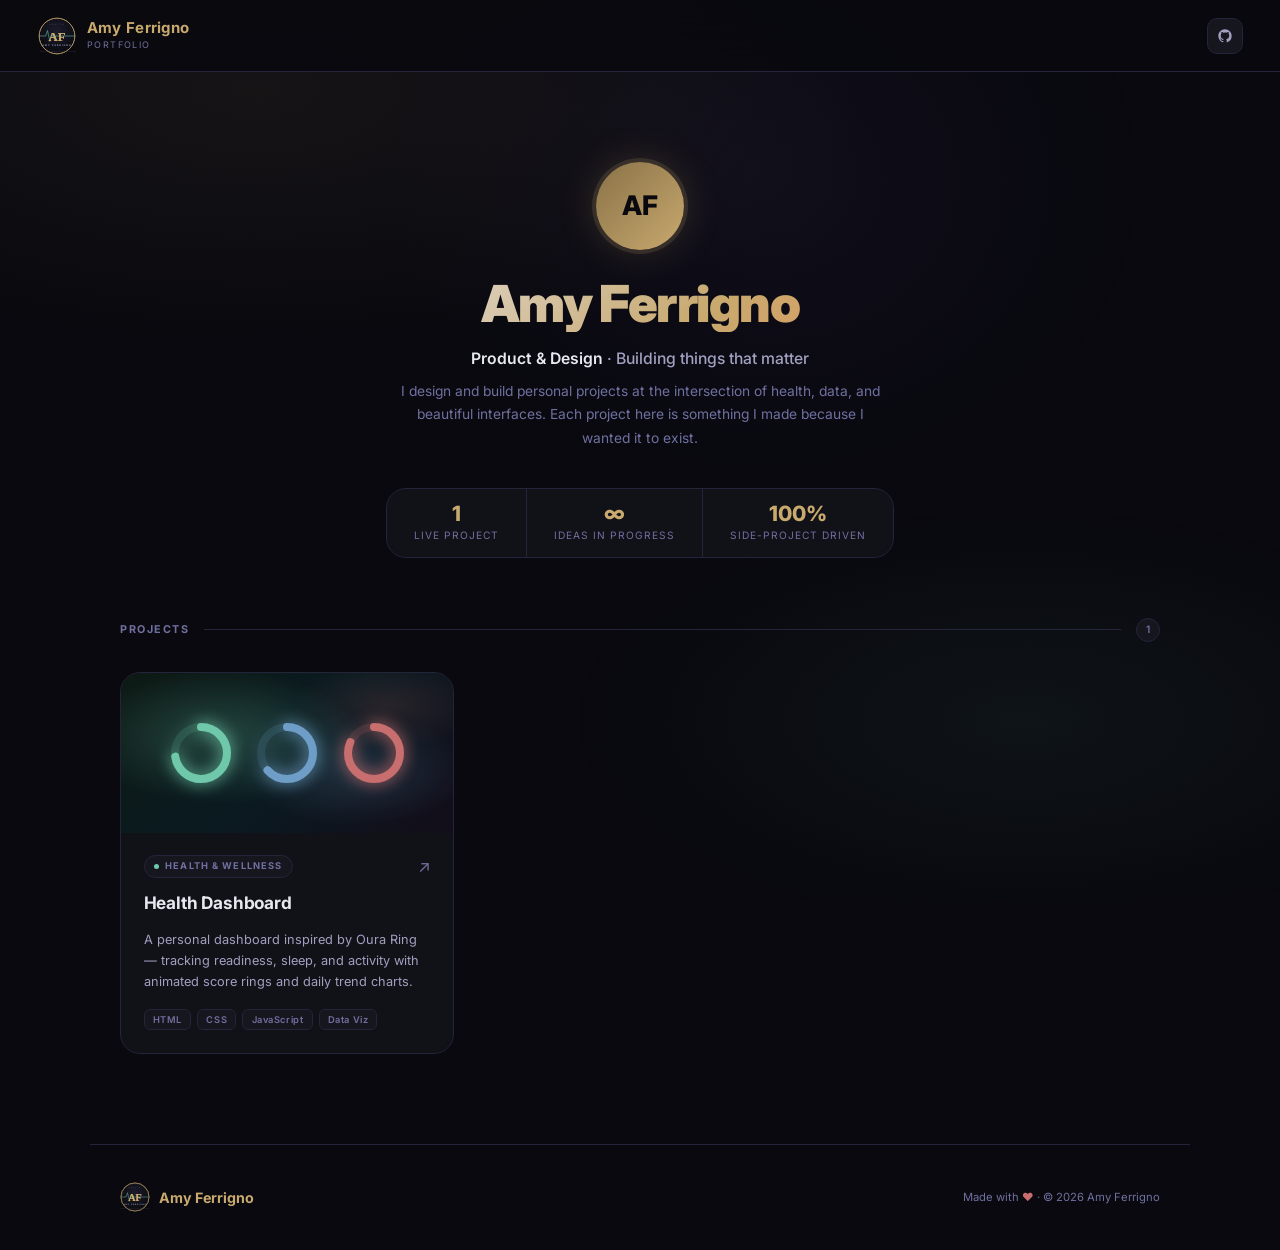
==== commit 0c3e48c7: "Deploy portfolio + oura-ring from oura-ring-website" ====
--- a/index.html
+++ b/index.html
@@ -468,11 +468,6 @@
 
   <!-- HERO -->
   <section class="hero">
-    <div class="availability">
-      <span class="avail-dot"></span>
-      Open to new projects
-    </div>
-
     <div class="hero-avatar">AF</div>
 
     <h1 class="hero-name">Amy Ferrigno</h1>
